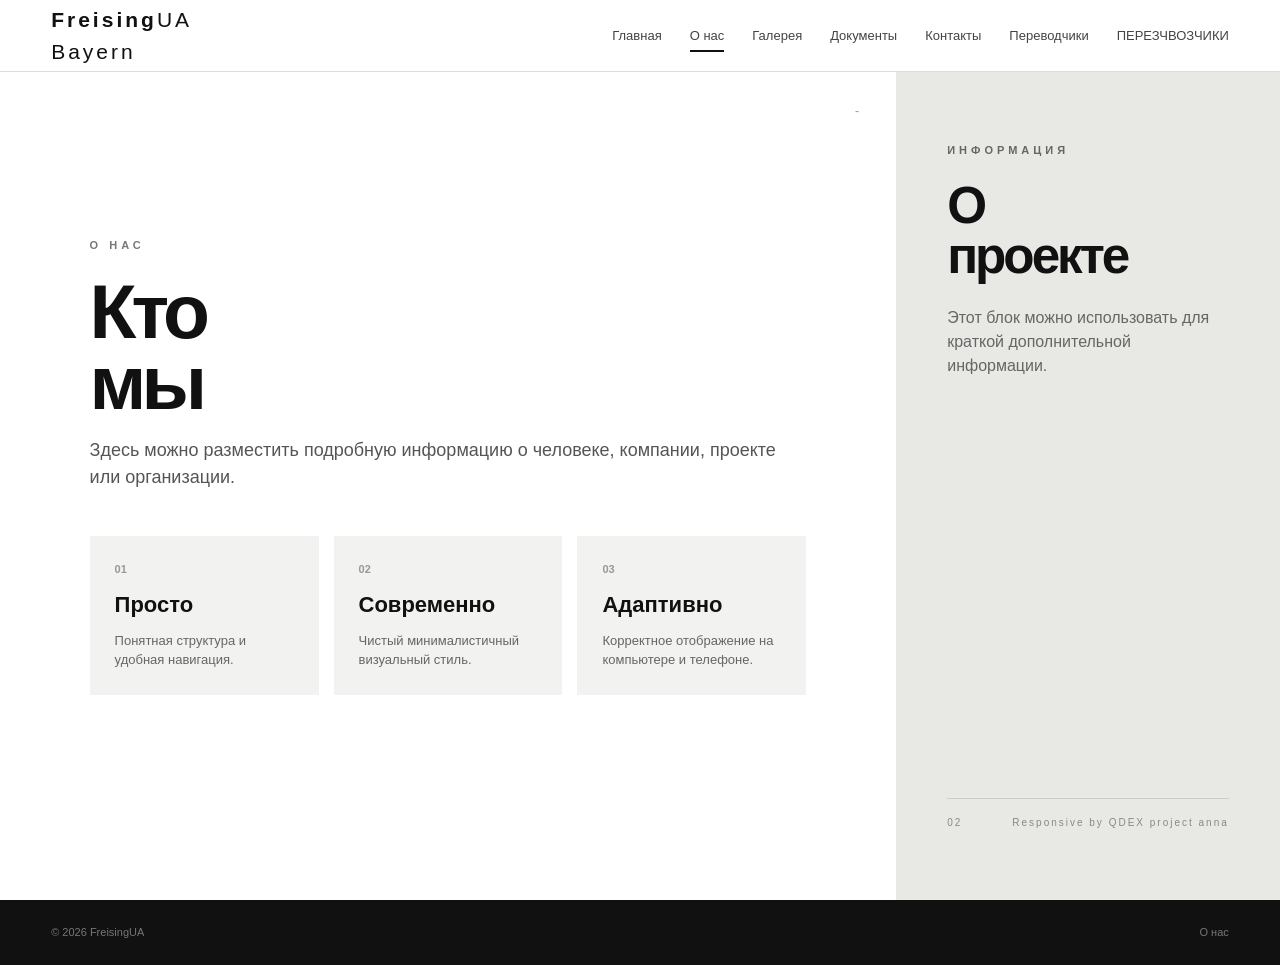
==== about.html @ 657581d1 "Add files via upload" ====
<head>
  <meta charset="UTF-8">
  <meta name="viewport" content="width=device-width, initial-scale=1.0">
  <meta name="description" content="Узнайте больше о проекте FreisingUA, наших целях и о том, как мы помогаем интеграции.">
  <title>О нас — FreisingUA</title>

  <!-- ============================= -->
  <!-- OPEN GRAPH — ПРЕДПРОСМОТР В WHATSAPP -->
  <!-- ============================= -->
  <meta property="og:title" content="О нас — FreisingUA">
  <meta property="og:description" content="Узнайте больше о проекте FreisingUA, наших целях и о том, как мы помогаем интеграции.">
  <meta property="og:type" content="website">
  <meta property="og:url" content="https://freisingua.com">
  <meta property="og:site_name" content="Freising UA">
  <meta property="og:locale" content="ru_RU">
  <meta property="og:image" content="https://freisingua.com">
  <meta property="og:image:secure_url" content="https://freisingua.com">
  <meta property="og:image:type" content="image/jpeg">
  <meta property="og:image:width" content="1200">
  <meta property="og:image:height" content="630">

  <!-- ============================= -->
  <!-- СТИЛИ, ИКОНКА И ИСПРАВЛЕННАЯ АНАЛИТИКА -->
  <!-- ============================= -->
  <link rel="stylesheet" href="style.css">
  <link rel="icon" href="/favicon.ico" type="image/x-icon">

  <!-- Исправленный тег Google Analytics -->
  <script async src="https://googletagmanager.com"></script>
  <script>
    window.dataLayer = window.dataLayer || [];
    function gtag(){dataLayer.push(arguments);}
    gtag('js', new Date());
    gtag('config', 'G-LP3S832QSP');
  </script>

  <!-- Правильный канонический URL для страницы О Нас -->
  <link rel="canonical" href="https://www.freisingua.com/about.html" />

</head>


<body>

<header class="header">
  <a class="logo" href="index.html">Freising<span>UA</span> <br>
   <span class="logo-subtext"> Bayern</span>
  </a> 
  
  
  
  <button class="menu-toggle" aria-label="Открыть меню" aria-expanded="false">☰</button>
  <nav class="menu">
    <a href="index.html" target="_blank">Главная</a>
	<a class="active" href="about.html" target="_blank">О нас</a>
    <a href="gallery.html" target="_blank">Галерея</a>
	<a href="documents.html" target="_blank">Документы</a>
    
	<a href="contacts.html" target="_blank">Контакты</a>
	<a href="TRANSLATORS.html" target="_blank">Переводчики</a>
	<a href="transportation.html" target="_blank">ПЕРЕЗЧВОЗЧИКИ</a>
  </nav>
</header>
<main class="layout">
  <section class="main-column page">
    <div class="number">-</div>
    <div class="content">
      <p class="eyebrow">О НАС</p><h1>Кто<br>мы</h1>
      <p class="lead">Здесь можно разместить подробную информацию о человеке, компании, проекте или организации.</p>
      <div class="cards">
        <article><b>01</b><h3>Просто</h3><p>Понятная структура и удобная навигация.</p></article>
        <article><b>02</b><h3>Современно</h3><p>Чистый минималистичный визуальный стиль.</p></article>
        <article><b>03</b><h3>Адаптивно</h3><p>Корректное отображение на компьютере и телефоне.</p></article>
      </div>
    </div>
  </section>
  <aside class="side-column"><div><p class="eyebrow">ИНФОРМАЦИЯ</p><h2>О<br>проекте</h2>
  <p>Этот блок можно использовать для краткой дополнительной информации.</p>
  </div><div class="side-bottom"><span>02</span><span>Responsive by QDEX project anna</span></div></aside>
</main>
<footer><span>© <span id="year"></span> FreisingUA</span><span>О нас</span></footer>
<script src="script.js"></script>
</body>
</html>
---- style.css ----
/* =========================================================
   FREISING UA — STYLE.CSS
   ========================================================= */


/* =========================================================
   ANNA PHOTO
   ========================================================= */

.anna-photo img {
    max-width: 100%;
    height: auto;
    display: block;
    margin: 0 auto;
}


/* =========================================================
   RESET
   ========================================================= */

* {
    margin: 0;
    padding: 0;
    box-sizing: border-box;
}

html {
    scroll-behavior: smooth;
}

body {
    font-family: Arial, Helvetica, sans-serif;
    background: #f4f4f2;
    color: #111;
    line-height: 1.5;
}

a {
    color: inherit;
    text-decoration: none;
}


/* =========================================================
   HEADER
   ========================================================= */

.header {
    position: fixed;
    top: 0;
    left: 0;

    width: 100%;
    height: 72px;

    padding: 0 4%;

    display: flex;
    align-items: center;
    justify-content: space-between;

    background: rgba(255,255,255,.94);

    backdrop-filter: blur(14px);

    border-bottom: 1px solid #ddd;

    z-index: 1000;
}


/* =========================================================
   LOGO
   ========================================================= */

.logo {
    font-size: 21px;
    font-weight: 800;
    letter-spacing: 3px;
}

.logo span {
    font-weight: 400;
}


/* =========================================================
   MAIN MENU
   ========================================================= */

.menu {
    display: flex;
    gap: 28px;
    align-items: center;
}


/* Обычные пункты меню */

.menu > a {
    font-size: 13px;
    color: #444;

    position: relative;

    white-space: nowrap;
}


/* Подчёркивание ТОЛЬКО обычных пунктов.
   Раньше здесь было .menu a:after,
   из-за этого стили попадали и в подменю. */

.menu > a:after {
    content: "";

    position: absolute;

    left: 0;
    bottom: -7px;

    width: 0;
    height: 2px;

    background: #111;

    transition: .25s;
}

.menu > a:hover:after,
.menu > a.active:after {
    width: 100%;
}


/* =========================================================
   MOBILE MENU BUTTON
   ========================================================= */

.menu-toggle {
    display: none;

    border: 0;

    background: none;

    font-size: 27px;

    cursor: pointer;
}


/* =========================================================
   DROPDOWN — ДОКУМЕНТЫ
   ========================================================= */

.menu-item.dropdown {
    position: relative;

    display: flex;
    align-items: center;
}


/* Кнопка Документы.
   Делаем её визуально такой же, как остальные пункты. */

.menu .dropdown-btn {
    appearance: none;
    -webkit-appearance: none;

    border: 0;
    outline: 0;

    background: transparent;

    color: #444;

    font-family: Arial, Helvetica, sans-serif;

    font-size: 13px;

    font-weight: 400;

    line-height: 1.5;

    padding: 0;

    margin: 0;

    cursor: pointer;

    white-space: nowrap;
}


/* Наведение */

.menu .dropdown-btn:hover {
    background: transparent;

    color: #111;
}


/* Нажатие / фокус */

.menu .dropdown-btn:focus,
.menu .dropdown-btn:active {
    background: transparent;

    outline: none;

    box-shadow: none;
}


/* Стрелочка */

.dropdown-btn span {
    display: inline-block;

    margin-left: 4px;

    font-size: 11px;

    transition: transform .25s ease;
}


/* =====================================================================++++++++++++++++++++++++++++++++++++++++++++++++++++++++++++++++++++++++++++++++++++++++++++++++
   SUBMENU
   ========================================================= */

.menu .submenu {
    position: absolute;

    top: calc(100% + 12px);

    right: 0;
    left: auto;

    min-width: 220px;

    padding: 8px 0;

    background: #fff;

    border: 1px solid #ddd;

    border-radius: 6px;

    box-shadow: 0 10px 30px rgba(0,0,0,.15);

    z-index: 99999;

    opacity: 0;

    visibility: hidden;

    transform: translateY(-8px);

    transition:
        opacity .25s ease,
        transform .25s ease,
        visibility .25s ease;
}


/* Пункты подменю */

.menu .submenu a {
    display: block;

    position: relative;

    padding: 11px 18px;

    margin: 0;

    color: #333;

    background: transparent;

    text-decoration: none;

    font-size: 13px;

    white-space: nowrap;

    transition:
        background .2s ease,
        padding-left .2s ease;
}


/* Очень важно:
   убираем старое подчёркивание у ссылок подменю */

.menu .submenu a:after {
    display: none !important;

    content: none !important;
}


/* Наведение на подменю */

.menu .submenu a:hover {
    background: #f1f1f1;

    padding-left: 24px;

    color: #111;
}


/* =========================================================
   ОТКРЫТИЕ ПОДМЕНЮ
   ========================================================= */


/* При наведении мышкой */

.menu .dropdown:hover .submenu {
    opacity: 1;

    visibility: visible;

    transform: translateY(0);
}


/* При нажатии */

.menu .dropdown.open .submenu {
    opacity: 1;

    visibility: visible;

    transform: translateY(0);
}


/* Поворачиваем стрелку */

.menu .dropdown:hover .dropdown-btn span,
.menu .dropdown.open .dropdown-btn span {
    transform: rotate(180deg);
}


/* =========================================================
   УБИРАЕМ ЛИШНИЕ ТОЧКИ
   ========================================================= */

.menu .dropdown::before,
.menu .dropdown::after,
.menu .dropdown-btn::before,
.menu .dropdown-btn::after,
.menu .submenu::before,
.menu .submenu::after {
    content: none !important;

    display: none !important;
}


/* =========================================================.===++++++++++++++++++++++++++++++++++++++++++++++++++++++++++++++++++++++++++++++++++++++
   MAIN LAYOUT
   ========================================================= */

.layout {
    display: flex;

    min-height: 100vh;

    padding-top: 72px;
}


.main-column {
    width: 70%;
    min-height: calc(100vh - 72px);
    
    /* БЫЛО: padding: 70px 7%; */
    padding: 25px 7% 70px 7%; /* Уменьшили верхний отступ с 70px до 25px */
    
    position: relative;
    display: flex;
    align-items: center;
    background: #fff;
}


.side-column {
    width: 30%;

    min-height: calc(100vh - 72px);

    padding: 70px 4%;

    background: #e8e8e5;

    display: flex;

    flex-direction: column;

    justify-content: space-between;

    position: relative;
}


.content {
    width: 100%;

    max-width: 900px;

    margin: auto;
}


.number {
    position: absolute;

    top: 30px;
    right: 35px;

    font-size: 12px;

    color: #999;

    letter-spacing: 2px;
}


/* =========================================================
   TEXT
   ========================================================= */

.eyebrow {
    font-size: 11px;

    font-weight: 700;

    letter-spacing: 4px;

    color: #777;

    margin-bottom: 22px;
}


/* Также уберем лишний разгон у самого заголовка */
h1 {
    font-size: clamp(48px,6vw,90px);
    line-height: .92;
    letter-spacing: -5px;
    
    /* БЫЛО: margin-bottom: 30px; */
    margin-top: 0;           /* Обнуляем отступ сверху, если он был */
    margin-bottom: 20px;     /* Немного поджали снизу */
}


h2 {
    font-size: clamp(35px,4vw,58px);

    line-height: .98;

    letter-spacing: -3px;

    margin-bottom: 25px;
}


h3 {
    font-size: 22px;

    margin: 10px 0;
}


.lead {
    font-size: 18px;

    color: #555;

    

    margin-bottom: 32px;
}


.side-column h2 {
    font-size: clamp(38px,4vw,62px);
}


.side-column p {
    color: #666;

    max-width: 300px;
}


.side-bottom {
    display: flex;

    justify-content: space-between;

    border-top: 1px solid #ccc;

    padding-top: 16px;

    font-size: 10px;

    letter-spacing: 2px;

    color: #888;
}


/* =========================================================
   BUTTON
   ========================================================= */

.button {
    display: inline-block;

     background:  #e8e9e4; /* Поменяйте этот код (например, #3498db для синего) */

    color: #111111;

    padding: 14px 25px;

    font-size: 13px;

    transition: .25s;

    margin-bottom: 30px;
}


.button:hover {
    background:  #e74c3c; 

    transform: translateY(-2px);
}


/* =========================================================
   CARDS
   ========================================================= */

.cards {
    display: grid;

    grid-template-columns: repeat(3,1fr);

    gap: 15px;

    margin-top: 45px;
}


.cards article {
    background: #f2f2f0;

    padding: 25px;

    min-height: 150px;
}


.cards b {
    font-size: 11px;

    color: #999;
}


.cards p {
    font-size: 13px;

    color: #666;
}


/* =========================================================
   GALLERY
   ========================================================= */

.gallery {
    display: grid;

    grid-template-columns: repeat(2,1fr);

    gap: 15px;
}


.gallery figure {
    height: 230px;

    overflow: hidden;

    background: #ddd;
}


.gallery img {
    width: 100%;

    height: 100%;

    object-fit: cover;

    transition: .5s;
}


.gallery figure:hover img {
    transform: scale(1.06);
}


/* =========================================================
   DOCUMENTS
   ========================================================= */

.documents {
    display: grid;

    gap: 12px;

    max-width: 700px;
}


.document {
    display: grid;

    grid-template-columns: 55px 1fr auto;

    align-items: center;

    gap: 15px;

    padding: 20px;

    background: #f2f2f0;

    border: 1px solid #ddd;

    transition: .25s;
}


.document:hover {
    background: #e8e8e5;
}


.document span {
    font-size: 11px;

    color: #999;
}


.document strong {
    font-size: 15px;
}


.document small {
    color: #777;
}


/* =========================================================
   ANNA
   ========================================================= */

.anna-layout {
    display: grid;

    grid-template-columns: minmax(220px,350px) 1fr;

    gap: 45px;

    align-items: center;
}


.anna-photo {
    height: 430px;

    overflow: hidden;

    background: #ddd;
}


.anna-photo img {
    width: 100%;

    height: 100%;

    object-fit: cover;

    transition: scale .4s ease-in-out !important;

    scale: 1 !important;
}


.anna-photo:hover img {
    scale: 1.06 !important;
}


.anna-layout p {
    color: #666;

    margin-bottom: 20px;
}


/* =========================================================
   CONTACTS
   ========================================================= */

.contact-list {
    display: flex;

    flex-direction: column;

    gap: 15px;

    margin-bottom: 35px;

    font-size: 20px;
}


.contact-list a {
    width: max-content;

    border-bottom: 1px solid #aaa;

    padding-bottom: 5px;
}


/* =========================================================
   FOOTER
   ========================================================= */

footer {
    height: 65px;

    background: #111;

    color: #777;

    padding: 0 4%;

    display: flex;

    align-items: center;

    justify-content: space-between;

    font-size: 11px;
}


/* =========================================================
   VIDEO
   ========================================================= */

.video-responsive {
    width: 100%;

    max-width: 700px;

    margin: 30px auto;

    aspect-ratio: 16 / 9;

    box-sizing: border-box;
}


.video-responsive iframe {
    width: 100% !important;

    height: 100% !important;

    border: 0;

    display: block;
}


/* =========================================================
   AUTHOR BLOCK
   ========================================================= */

.author-block {
    display: flex;

    align-items: center;

    gap: 12px;

    margin-bottom: 25px;
}


.author-avatar {
    width: 38px;

    height: 38px;

    background-color: #25D366;

    color: #fff;

    border-radius: 50%;

    display: flex;

    align-items: center;

    justify-content: center;

    font-size: 16px;

    font-weight: bold;

    user-select: none;
}


.author-info {
    display: flex;

    flex-direction: column;

    line-height: 1.2;
}


.author-name {
    font-size: 14px;

    font-weight: 700;

    color: #111;
}


.author-date {
    font-size: 11px;

    color: #888;

    margin-top: 2px;
}


/* =========================================================
   MODAL
   ========================================================= */

.modal {
    display: none;

    position: fixed;

    z-index: 1000;

    left: 0;

    top: 0;

    width: 100%;

    height: 100%;

    background-color: rgba(0,0,0,.9);

    justify-content: center;

    align-items: center;
}


.modal.active {
    display: flex;
}


.modal-content {
    max-width: 90%;

    max-height: 90%;

    object-fit: contain;

    border-radius: 4px;
}


.modal-close {
    position: absolute;

    top: 20px;

    right: 35px;

    color: #fff;

    font-size: 40px;

    font-weight: bold;

    cursor: pointer;

    transition: .3s;
}


.modal-close:hover {
    color: #bbb;
}


/* =========================================================
   DESKTOP — ПРАВАЯ КОЛОНКА
   ========================================================= */

@media (min-width: 751px) {

    .layout {
        display: block;

        position: relative;
    }


    .main-column {
        width: 70% !important;
    }


    .side-column {
        position: fixed !important;

        top: 72px;

        right: 0;

        width: 30% !important;

        height: calc(100vh - 72px) !important;

        z-index: 900;
    }
}


/* =========================================================
   TABLET
   ========================================================= */

@media (max-width: 1000px) {

    .menu {
        gap: 16px;
    }


    .menu > a,
    .menu .dropdown-btn {
        font-size: 12px;
    }


    .main-column {
        padding: 60px 5%;
    }


    .side-column {
        padding: 60px 3%;
    }


    .cards {
        grid-template-columns: 1fr;
    }


    .anna-layout {
        grid-template-columns: 1fr;
    }


    .anna-photo {
        height: 320px;
    }
}


/* =========================================================
   MOBILE
   ========================================================= */

@media (max-width: 750px) {

    .header {
        height: 65px;

        padding: 0 20px;
    }


    /* Кнопка ☰ */

    .menu-toggle {
        display: block;
    }


    /* Главное меню */

    .menu {
        display: none;

        position: absolute;

        top: 65px;

        left: 0;

        width: 100%;

        background: #fff;

        flex-direction: column;

        gap: 0;

        border-bottom: 1px solid #ddd;

        align-items: stretch;
    }


    .menu.open {
        display: flex;
    }


    /* Обычные пункты */

    .menu > a {
        width: 100%;

        padding: 16px 22px;

        border-bottom: 1px solid #eee;

        font-size: 14px;
    }


    .menu > a:after {
        display: none;
    }


    /* Документы */

    .menu-item.dropdown {
        width: 100%;

        display: block;
    }


    .menu .dropdown-btn {
        width: 100%;

        padding: 16px 22px !important;

        text-align: left;

        border-bottom: 1px solid #eee !important;

        font-size: 14px !important;
    }


    /* Подменю на телефоне */

    .menu .submenu {
        position: static;

        width: 100%;

        min-width: 0;

        padding: 0;

        background: #f5f5f3;

        border: none;

        border-radius: 0;

        box-shadow: none;

        transform: none;

        display: none;

        opacity: 1;

        visibility: visible;
    }


    /* Открытое подменю */

    .menu .dropdown.open .submenu {
        display: block;
    }


    .menu .submenu a {
        padding: 14px 38px !important;

        font-size: 13px;
    }


    .menu .submenu a:hover {
        padding-left: 44px !important;
    }


    /* Layout */

    .layout {
        flex-direction: column;

        padding-top: 65px;
    }


    .main-column,
    .side-column {
        width: 100%;

        min-height: auto;
    }


    .main-column {
        padding: 90px 28px;
    }


    .side-column {
        padding: 60px 28px;

        gap: 60px;
    }


    .hero {
        min-height: 75vh;
    }


    .gallery {
        grid-template-columns: 1fr 1fr;
    }


    .gallery figure {
        height: 180px;
    }


    .document {
        grid-template-columns: 45px 1fr;
    }


    .document small {
        display: none;
    }


    .anna-layout {
        display: flex !important;

        flex-direction: column !important;

        gap: 20px !important;

        width: 100% !important;
    }


    .anna-photo {
        width: 100% !important;

        max-width: 100% !important;

        height: auto !important;

        overflow: visible !important;
    }


    .anna-photo img {
        width: 100% !important;

        max-width: 100% !important;

        height: auto !important;

        object-fit: contain !important;
    }


    footer {
        height: auto;

        padding: 22px 28px;

        gap: 10px;

        flex-direction: column;

        align-items: flex-start;
    }
}


/* =========================================================
   SMALL PHONES
   ========================================================= */

@media (max-width: 420px) {

    h1 {
        font-size: 50px;

        letter-spacing: -3px;
    }


    .gallery {
        grid-template-columns: 1fr;
    }


    .gallery figure {
        height: 220px;
    }
}


/* =========================================================
   ИСПРАВЛЕНИЯ: ПОДМЕНЮ, ОТСТУПЫ И МОБИЛЬНАЯ ВЕРСИЯ
   ========================================================= */

/* 1. Полностью скрываем выпадающее подменю "Документы" */
.menu .submenu {
    display: none !important;
}
.menu .dropdown:hover .dropdown-btn span,
.menu .dropdown.open .dropdown-btn span {
    transform: none !important;
}


/* 2. Приподнимаем заголовок на компьютерах (уменьшаем верхний отступ) */
.main-column {
    padding-top: 30px !important; /* Было 70px, уменьшили до 30px */
}
h1 {
    margin-top: 0 !important;
}


/* 3. Мобильная адаптивность и исправление отступов на смартфонах */
@media screen and (max-width: 768px) {
    
    /* Перестраиваем колонки сайта друг под друга */
    body .layout {
        display: flex !important;
        flex-direction: column !important;
        padding-top: 72px !important;
    }
    
    /* Убираем гигантские отступы десктопа на мобильных экранах */
    body .main-column {
        width: 100% !important;
        min-height: auto !important;
        padding: 20px 5% !important; /* Минимальные аккуратные отступы для телефонов */
        display: block !important;
    }
    
    body .side-column {
        width: 100% !important;
        min-height: auto !important;
        padding: 30px 5% !important;
    }

    /* Уменьшаем огромный шрифт заголовка, чтобы он аккуратно встал на экран телефона */
    body h1 {
        font-size: 32px !important;
        line-height: 1.1 !important;
        letter-spacing: -1px !important;
        margin-top: 5px !important;
        margin-bottom: 15px !important;
    }
    
    body h2 {
        font-size: 26px !important;
        line-height: 1.1 !important;
        letter-spacing: -1px !important;
    }
}
.button {
    display: block;         /* ИЗМЕНЕНО: теперь кнопка ведет себя как блок, что позволяет центрировать её */
    width: 100%;           /* Растягивает кнопку на всю доступную ширину контента */
    max-width: 400px;      /* Ограничивает максимальную ширину (подберите цифру под дизайн) */
     margin: 0 auto 40px auto; /* Центрирует кнопку и делает отступ 40px снизу */
    box-sizing: border-box; /* Чтобы внутренние отступы не ломали указанную ширину */
    text-align: center;    /* Выравнивает текст строго по центру внутри самой кнопки */
    vertical-align: middle; 
} 
/* Выравниваем все блочные элементы (включая нашу кнопку) по центру внутри контента */
.content .button {
    display: block !important;
    margin-left: auto !important;
    margin-right: auto !important;
    margin-bottom: 40px !important; /* Наш отступ снизу */
}
/* Сетка для автоматического выравнивания карточек в ряд */
.cards-grid {
  display: grid;
  grid-template-columns: repeat(auto-fit, minmax(300px, 1-fraction));
  gap: 20px;
  padding: 20px;
}

/* Стили самой карточки __________________________________________________________________________*/
/* Настройка сетки: строго по 2 штуки в ряд */
.cards-grid {
  display: grid;
  grid-template-columns: repeat(2, 1fr); /* Ровно 2 колонки */
  gap: 20px;                             /* Расстояние между кнопками */
  padding: 20px;
  max-width: 1000px;                     /* Ограничение ширины, чтобы не растягивались на весь экран */
  margin: 0 auto;                        /* Центрирование всего блока на странице */
  box-sizing: border-box;
}

/* Настройка внешнего вида самой кнопки-карточки */
.info-card {
  display: flex;
  flex-direction: column;
  background-color: #f1f5f9;             /* Стильный светло-серый фон */
  border: 1px solid #e2e8f0;              /* Тонкая серая рамка */
  border-radius: 8px;                    /* Скругление углов */
  padding: 24px;
  text-decoration: none;                 /* Убираем подчеркивание текста */
  color: #000000;                        /* Черный цвет текста */
  transition: transform 0.2s ease, box-shadow 0.2s ease;
  min-height: 140px;                     /* Минимальная высота карточки */
  justify-content: space-between;
  
}

/* Эффект при наведении мышки */
/* Здесь подчеркивание убираем, оставляем только подъем карточки */
.info-card:hover {
  transform: translateY(-3px);
  box-shadow: 0 10px 20px rgba(0, 0, 0, 0.5);
  
}



/* Настройка иконки */
.card-icon {
  font-size: 32px;                       /* Размер временных эмодзи-иконок */
  margin-bottom: 15px;
  color: #64748b;                        /* Цвет иконки */
}

/* Настройка текста */
.card-title {
  font-family: system-ui, -apple-system, sans-serif;
  font-size: 16px;
  font-weight: 700;                      /* Жирный шрифт */
  line-height: 1.4;
}

/* Адаптивность: на мобилках (экраны меньше 768px) кнопки встанут по одной в ряд */
@media (max-width: 768px) {
  .cards-grid {
    grid-template-columns: 1fr;
    gap: 15px;
  }
}
/* Эффект: когда мышка наводится на ВСЮ карточку, подчеркивается ТОЛЬКО надпись */
.info-card:hover .card-title {
  text-decoration: underline;
  text-decoration-thickness: 1px;      /* Красивая тонкая линия */
  text-underline-offset: 4px;          /* Аккуратный отступ от букв вниз */
}
/* При наведении текст становится красным и подчеркивается */
.info-card:hover .card-title {
  color: #000000;                     /* ЧЕРНЫЙ ТЕКСТ */
  text-decoration: underline;
  text-decoration-color: #dc2626;      /* Красный цвет линии подчеркивания */
  text-decoration-thickness: 1px;
  text-underline-offset: 4px;
}
/* Выстраиваем карточку и текстовый блок автора в один ряд */
.row-container {
  display: flex;
  align-items: center;    /* Центрируем текст по вертикали относительно карточки */
  gap: 25px;              /* Расстояние между карточкой и текстом */
  margin-top: 20px;
  margin-bottom: 25px;
}

/* Контейнер для текста и аватарки */
.side-content-block {
  display: flex;
  flex-direction: column;
  justify-content: center;
}

/* На мобильных экранах (меньше 768px) перестраиваем обратно в один столбец */
@media (max-width: 768px) {
  .row-container {
    flex-direction: column;
    align-items: flex-start;
    gap: 15px;
	margin-bottom: 100px;
  }
  .row-container .cards-grid {
    max-width: 100% !important; /* На смартфонах карточка растянется на всю ширину */
  }
}
/* Контейнер для выстраивания строго в один ряд */
.card-and-text-row {
	
  display: flex;
  align-items: center;    /* Выравнивание по центру высоты */
  gap: 30px;              /* Расстояние между карточкой и текстом */
  margin: 25px 0;
  width: 100%;
}

/* Стили карточки, чтобы она не зависела от общей сетки */
.single-row-card {
  display: flex;
  flex-direction: column;
  justify-content: space-between;
  background-color: #f1f5f9;  /* Серый фон по умолчанию */
  border: 1px solid #cbd5e1;  /* Серая рамка */
  border-radius: 8px;
  padding: 24px;
  text-decoration: none;
  color: #000000;
  min-height: 140px;
  width: 100%;
  max-width: 320px;          /* Фиксированная ширина карточки */
  box-sizing: border-box;
  transition: transform 0.2s ease, box-shadow 0.2s ease, background-color 0.2s ease;
}

/* Эффекты при наведении на эту карточку */
.single-row-card:hover {
  transform: translateY(-3px);
  box-shadow: 0 10px 20px rgba(0, 0, 0, 0.1); /* Мягкая тень покороче */
  background-color: #ffffff;                 /* Становится белой при наведении */
}

/* Подчеркивание только надписи внутри карточки при наведении */
/* Подчеркивание только надписи внутри карточки при наведении */
.single-row-card:hover .card-title {
  text-decoration: underline;
  
  /* ↓ НАША ОБНОВЛЕННАЯ СТРОЧКА: задаем цвет линии ↓ */
  text-decoration-color: #dc2626;            /* Красивый сдержанный красный цвет линии */
  
  /* Если хотите вернуть ярко-красный, замените на: #ff0000 */
  /* Если хотите, чтобы сам текст тоже становился красным, раскомментируйте строчку ниже: */
  /* color: #dc2626; */

  text-decoration-thickness: 1px;            /* Тонкая линия */
  text-underline-offset: 4px;                /* Аккуратный отступ вниз от букв */
}


/* Правый блок с текстом и автором */
.card-side-info {
  display: flex;
  flex-direction: column;
  gap: 8px;                  /* Расстояние между аватаркой и текстом "Врачи Фрайзинга..." */
}

/* Сброс лишних отступов у параграфа, чтобы текст стоял аккуратно */
.card-side-info .lead {
  margin: 0;
  padding: 0;
}

/* Адаптивность для мобильных телефонов */
@media (max-width: 768px) {
  .card-and-text-row {
    flex-direction: column;  /* На телефонах превращается в колонку */
    align-items: flex-start;
    gap: 15px;
	  /* ↓ ИЗМЕНЕННАЯ СТРОЧКА: разворачивает элементы на мобилках в обратном порядке (сначала текст, потом карта) ↓ */
    flex-direction: column-reverse; 
  }
  .single-row-card {
    max-width: 100%;         /* На телефонах карточка займет всю ширину */
  }
}
/* =========================================================
   ИДЕАЛЬНОЕ ВЫРАВНИВАНИЕ КАРТОЧЕК НА ВСЕХ ДИСПЛЕЯХ (ЦВЕТ ИСПРАВЛЕН)
   ========================================================= */

/* 1. На экранах компьютеров и ноутбуков выстраиваем сетку */
@media (min-width: 769px) {
    .hero .content {
        display: grid !important;
        grid-template-columns: 1fr; 
        gap: 2px; 
    }

    .card-and-text-row {
        display: grid !important;
        grid-template-columns: 240px 1fr; /* Одинаковая ширина для всех левых карточек */
        align-items: stretch !important; /* Растягивает карточку до высоты правого текста */
        margin-bottom: 25px;
    }
}

/* 2. Стили для самой карточки с сохранением оригинального серого цвета */
.single-row-card {
    display: flex !important;
    flex-direction: column !important;
    justify-content: center !important; /* Центрируем контент по вертикали */
    align-items: center !important;     /* Центрируем контент по горизонтали */
    text-align: center;
    padding: 20px;
    
    /* ВОЗВРАЩАЕМ РОДНОЙ ЦВЕТ: легкий серо-голубой оттенок, как на скриншоте */
    background: #f0f4f8 !important;     
    
    border-radius: 8px;
    height: 100% !important;             /* Принудительно заполняет всю высоту */
    box-sizing: border-box;
}
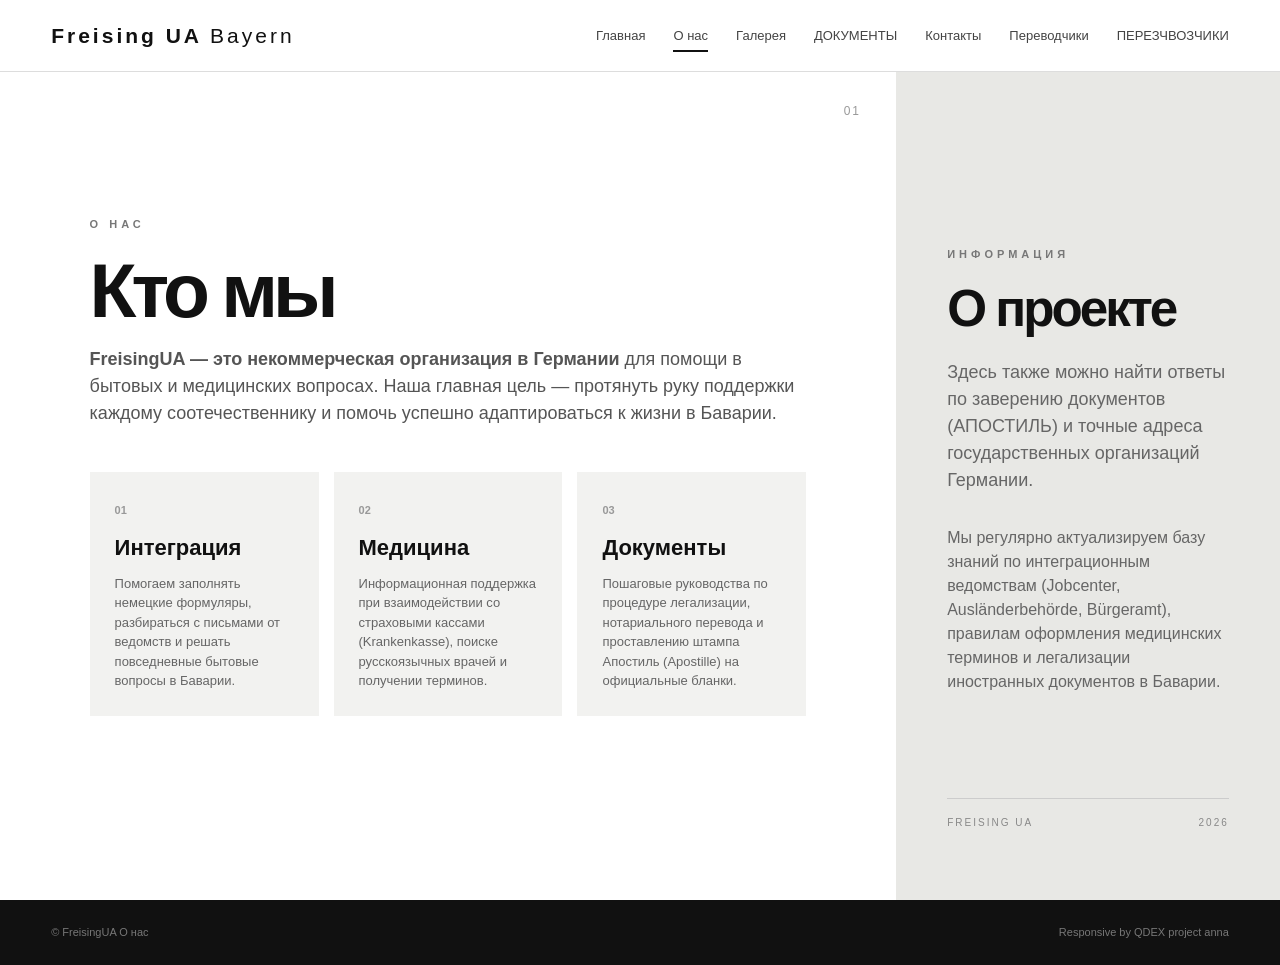
==== commit 866e7756: "Add files via upload" ====
--- a/about.html
+++ b/about.html
@@ -1,84 +1,134 @@
+<!DOCTYPE html>
+<html lang="ru">
 <head>
-  <meta charset="UTF-8">
-  <meta name="viewport" content="width=device-width, initial-scale=1.0">
-  <meta name="description" content="Узнайте больше о проекте FreisingUA, наших целях и о том, как мы помогаем интеграции.">
-  <title>О нас — FreisingUA</title>
+    <meta charset="UTF-8">
+    <meta name="viewport" content="width=device-width, initial-scale=1.0">
+    
+    <!-- Ваше семантическое ядро в мета-тегах страницы -->
+    <title>О нас — FreisingUA | Некоммерческая организация помощи в Германии (Бавария)</title>
+    <meta name="description" content="Узнайте больше о проекте FreisingUA. Мы — некоммерческая организация в Баварии, помогающая в бытовых, медицинских вопросах, оформлении апостиля и поиске госорганов Германии.">
 
-  <!-- ============================= -->
-  <!-- OPEN GRAPH — ПРЕДПРОСМОТР В WHATSAPP -->
-  <!-- ============================= -->
-  <meta property="og:title" content="О нас — FreisingUA">
-  <meta property="og:description" content="Узнайте больше о проекте FreisingUA, наших целях и о том, как мы помогаем интеграции.">
-  <meta property="og:type" content="website">
-  <meta property="og:url" content="https://freisingua.com">
-  <meta property="og:site_name" content="Freising UA">
-  <meta property="og:locale" content="ru_RU">
-  <meta property="og:image" content="https://freisingua.com">
-  <meta property="og:image:secure_url" content="https://freisingua.com">
-  <meta property="og:image:type" content="image/jpeg">
-  <meta property="og:image:width" content="1200">
-  <meta property="og:image:height" content="630">
+    <!-- Точный канонический тег вашей страницы -->
+    <link rel="canonical" href="https://freisingua.com" />
 
-  <!-- ============================= -->
-  <!-- СТИЛИ, ИКОНКА И ИСПРАВЛЕННАЯ АНАЛИТИКА -->
-  <!-- ============================= -->
-  <link rel="stylesheet" href="style.css">
-  <link rel="icon" href="/favicon.ico" type="image/x-icon">
+    <!-- Настройка красивого превью (Open Graph) в Telegram / WhatsApp -->
+    <meta property="og:locale" content="ru_RU">
+    <meta property="og:type" content="website">
+    <meta property="og:title" content="О нас — FreisingUA | Помощь мигрантам в Германии">
+    <meta property="og:description" content="Помощь в бытовых и медицинских вопросах в Баварии. Ответы по заверению документов, апостилю и адреса госорганов Германии.">
+    <meta property="og:url" content="https://freisingua.com"> 
+    <meta property="og:site_name" content="FreisingUA">
+    <meta property="og:image" content="https://freisingua.com">
 
-  <!-- Исправленный тег Google Analytics -->
-  <script async src="https://googletagmanager.com"></script>
-  <script>
-    window.dataLayer = window.dataLayer || [];
-    function gtag(){dataLayer.push(arguments);}
-    gtag('js', new Date());
-    gtag('config', 'G-LP3S832QSP');
-  </script>
+    <!-- Подключение файла стилей, который вы прислали -->
+    <link rel="stylesheet" href="style.css">
 
-  <!-- Правильный канонический URL для страницы О Нас -->
-  <link rel="canonical" href="https://www.freisingua.com/about.html" />
+    <!-- Интегрированная Google Аналитика (GA4) -->
+    <script async src="https://googletagmanager.com"></script>
+    <script>
+      window.dataLayer = window.dataLayer || [];
+      function gtag(){dataLayer.push(arguments);}
+      gtag('js', new Date());
 
+      gtag('config', 'G-LP3S832QSP');
+    </script>
 </head>
-
-
 <body>
 
-<header class="header">
-  <a class="logo" href="index.html">Freising<span>UA</span> <br>
-   <span class="logo-subtext"> Bayern</span>
-  </a> 
-  
-  
-  
-  <button class="menu-toggle" aria-label="Открыть меню" aria-expanded="false">☰</button>
-  <nav class="menu">
-    <a href="index.html" target="_blank">Главная</a>
-	<a class="active" href="about.html" target="_blank">О нас</a>
-    <a href="gallery.html" target="_blank">Галерея</a>
-	<a href="documents.html" target="_blank">Документы</a>
-    
-	<a href="contacts.html" target="_blank">Контакты</a>
-	<a href="TRANSLATORS.html" target="_blank">Переводчики</a>
-	<a href="transportation.html" target="_blank">ПЕРЕЗЧВОЗЧИКИ</a>
-  </nav>
-</header>
-<main class="layout">
-  <section class="main-column page">
-    <div class="number">-</div>
-    <div class="content">
-      <p class="eyebrow">О НАС</p><h1>Кто<br>мы</h1>
-      <p class="lead">Здесь можно разместить подробную информацию о человеке, компании, проекте или организации.</p>
-      <div class="cards">
-        <article><b>01</b><h3>Просто</h3><p>Понятная структура и удобная навигация.</p></article>
-        <article><b>02</b><h3>Современно</h3><p>Чистый минималистичный визуальный стиль.</p></article>
-        <article><b>03</b><h3>Адаптивно</h3><p>Корректное отображение на компьютере и телефоне.</p></article>
-      </div>
+    <!-- Шапка сайта (HEADER) — Строго по классам из CSS -->
+    <div class="header">
+        <div class="logo">Freising UA <span>Bayern</span></div>
+        
+        <!-- Кнопка бургер-меню для мобильной версии -->
+        <button class="menu-toggle">☰</button>
+        
+        <!-- Главное навигационное меню -->
+        <div class="menu">
+            <a href="index.html">Главная</a>
+            <a href="about.html" class="active">О нас</a>
+            <a href="gallery.html">Галерея</a>
+            
+            <a href="documents.html" target="_blank">ДОКУМЕНТЫ</a>
+            
+            <a href="contacts.html">Контакты</a>
+            <a href="translators.html">Переводчики</a>
+            <a href="carriers.html">ПЕРЕЗЧВОЗЧИКИ</a>
+        </div>
     </div>
-  </section>
-  <aside class="side-column"><div><p class="eyebrow">ИНФОРМАЦИЯ</p><h2>О<br>проекте</h2>
-  <p>Этот блок можно использовать для краткой дополнительной информации.</p>
-  </div><div class="side-bottom"><span>02</span><span>Responsive by QDEX project anna</span></div></aside>
-</main>
-<footer><span>© <span id="year"></span> FreisingUA</span><span>О нас</span></footer>
+
+    <!-- Основной макет страницы (LAYOUT) — Две колонки из CSS -->
+    <div class="layout">
+        
+        <!-- Левая (Основная) колонка контента -->
+        <div class="main-column">
+            <!-- Счетчик/Номер страницы, если используется в шаблоне -->
+            <div class="number">01</div>
+            
+            <div class="content">
+                <div class="eyebrow">О НАС</div>
+                
+                <!-- H1: Главный высокочастотный запрос страницы -->
+                <h1>Кто мы</h1>
+                
+                <p class="lead">
+                    <strong>FreisingUA — это некоммерческая организация в Германии</strong> для помощи в бытовых и медицинских вопросах. 
+                    Наша главная цель — протянуть руку поддержки каждому соотечественнику и помочь успешно адаптироваться к жизни в Баварии.
+                </p>
+
+                <!-- Блок карточек преимуществ 01, 02, 03 по вашей сетке .cards -->
+                <div class="cards">
+    <article>
+        <b>01</b>
+        <h3>Интеграция</h3>
+        <p>Помогаем заполнять немецкие формуляры, разбираться с письмами от ведомств и решать повседневные бытовые вопросы в Баварии.</p>
+    </article>
+    <article>
+        <b>02</b>
+        <h3>Медицина</h3>
+        <p>Информационная поддержка при взаимодействии со страховыми кассами (Krankenkasse), поиске русскоязычных врачей и получении терминов.</p>
+    </article>
+    <article>
+        <b>03</b>
+        <h3>Документы</h3>
+        <p>Пошаговые руководства по процедуре легализации, нотариального перевода и проставлению штампа Апостиль (Apostille) на официальные бланки.</p>
+    </article>
+</div>
+
+            </div>
+        </div>
+
+        <!-- Правая (Боковая) колонка контента -->
+        <div class="side-column">
+            <div class="content">
+                <div class="eyebrow">ИНФОРМАЦИЯ</div>
+                
+                <!-- H2: Среднечастотный тематический запрос -->
+                <h2>О проекте</h2>
+                
+                <p class="lead">
+                    Здесь также можно найти ответы по заверению документов (АПОСТИЛЬ) и точные адреса государственных организаций Германии.
+                </p>
+                
+                <p>
+                    Мы регулярно актуализируем базу знаний по интеграционным ведомствам (Jobcenter, Ausländerbehörde, Bürgeramt), правилам оформления медицинских терминов и легализации иностранных документов в Баварии.
+                </p>
+            </div>
+
+            <!-- Блок нижней части боковой панели из CSS -->
+            <div class="side-bottom">
+                <span>FREISING UA</span>
+                <span>2026</span>
+            </div>
+        </div>
+
+    </div>
+
+    <!-- Подвал сайта (FOOTER) -->
+    <footer>
+        <div>&copy; FreisingUA О нас</div>
+        <div> Responsive by QDEX project anna</div>
+    </footer>
 <script src="script.js"></script>
+<script src="pwa-button.js?v=2"></script>
 </body>
-</html>+</html>
--- a/style.css
+++ b/style.css
@@ -1060,6 +1060,8 @@
         border-bottom: 1px solid #ddd;
 
         align-items: stretch;
+		        /* НАША ДОБАВЛЕННАЯ СТРОКА: поднимаем меню на самый верхний слой */
+        z-index: 99999 !important; 
     }
 
 
@@ -1285,14 +1287,7 @@
    ИСПРАВЛЕНИЯ: ПОДМЕНЮ, ОТСТУПЫ И МОБИЛЬНАЯ ВЕРСИЯ
    ========================================================= */
 
-/* 1. Полностью скрываем выпадающее подменю "Документы" */
-.menu .submenu {
-    display: none !important;
-}
-.menu .dropdown:hover .dropdown-btn span,
-.menu .dropdown.open .dropdown-btn span {
-    transform: none !important;
-}
+
 
 
 /* 2. Приподнимаем заголовок на компьютерах (уменьшаем верхний отступ) */
@@ -1583,3 +1578,35 @@
     height: 100% !important;             /* Принудительно заполняет всю высоту */
     box-sizing: border-box;
 }
+/* Выносим кнопку установки на самый верхний слой верстки */
+#install-btn {
+    position: relative !important;
+    z-index: 9999 !important;
+}
+#install-btn {
+    pointer-events: auto !important;
+}
+/* =========================================================
+   УПРАВЛЕНИЕ МЕНЮ ТОЛЬКО ЧЕРЕЗ КЛИК
+   ========================================================= */
+
+/* Отключаем старое появление меню при наведении мышки на ПК */
+.menu .dropdown:hover .submenu {
+    opacity: 0;
+    visibility: hidden;
+    transform: translateY(-8px);
+    display: none;
+}
+
+/* Показываем подменю ТОЛЬКО когда JS добавляет класс .open */
+.menu .dropdown.open .submenu {
+    display: block !important;
+    opacity: 1 !important;
+    visibility: visible !important;
+    transform: translateY(0) !important;
+}
+
+/* Поворачиваем стрелочку вверх только при открытом меню */
+.menu .dropdown.open .dropdown-btn span {
+    transform: rotate(180deg) !important;
+}
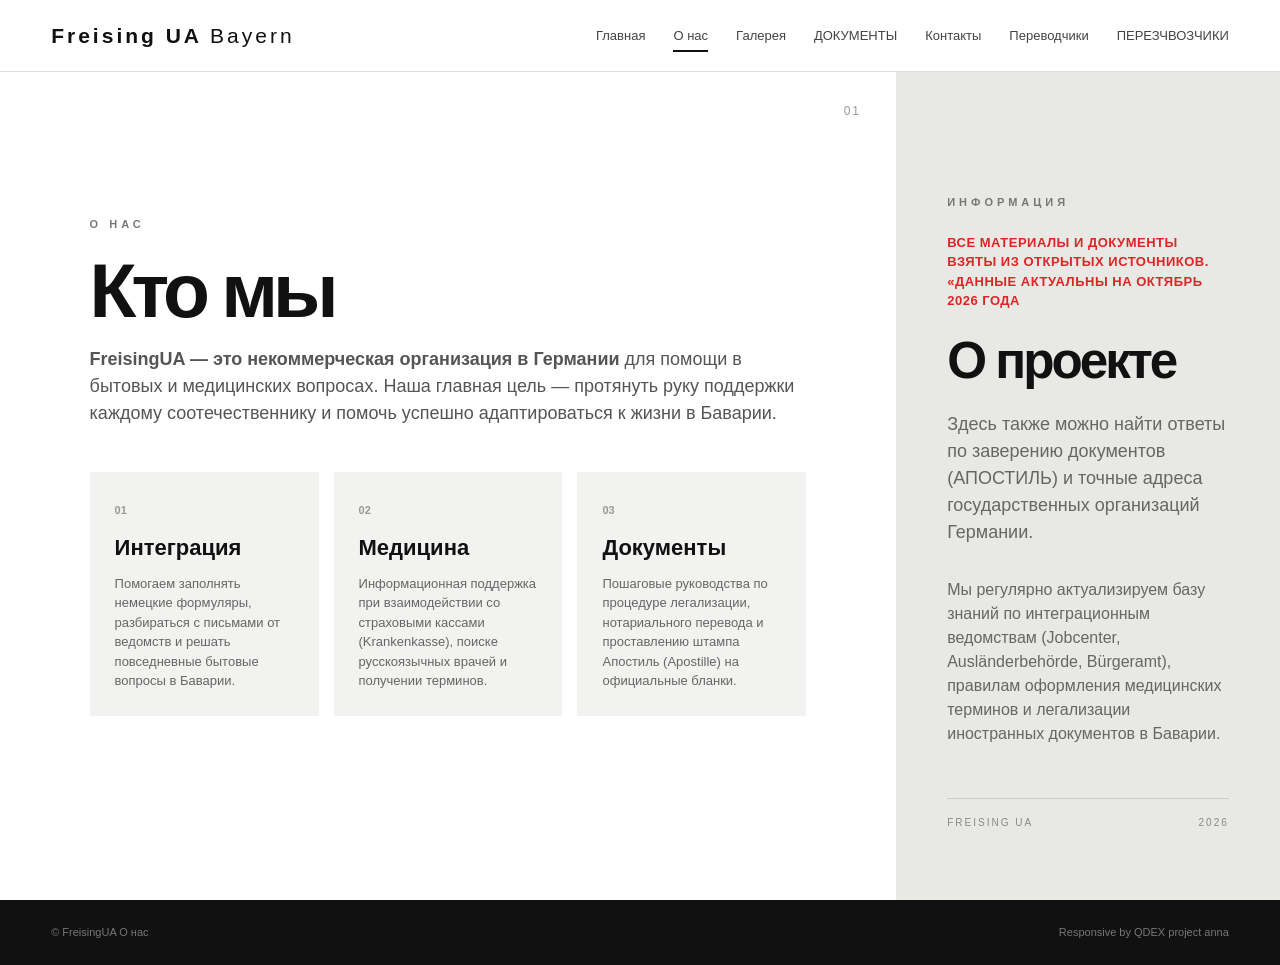
==== commit e9844793: "Add files via upload" ====
--- a/about.html
+++ b/about.html
@@ -18,7 +18,9 @@
     <meta property="og:description" content="Помощь в бытовых и медицинских вопросах в Баварии. Ответы по заверению документов, апостилю и адреса госорганов Германии.">
     <meta property="og:url" content="https://freisingua.com"> 
     <meta property="og:site_name" content="FreisingUA">
-    <meta property="og:image" content="https://freisingua.com">
+   <meta property="og:image" content="https://freisingua.com/preview1200630.png">
+	<meta property="og:image:width" content="1200" />
+	<meta property="og:image:height" content="630" />
 
     <!-- Подключение файла стилей, который вы прислали -->
     <link rel="stylesheet" href="style.css">
@@ -44,15 +46,15 @@
         
         <!-- Главное навигационное меню -->
         <div class="menu">
-            <a href="index.html">Главная</a>
-            <a href="about.html" class="active">О нас</a>
-            <a href="gallery.html">Галерея</a>
+            <a href="index.html" target="_blank">Главная</a>
+            <a href="about.html" class="active" target="_blank">О нас</a>
+            <a href="gallery.html" target="_blank">Галерея</a>
             
             <a href="documents.html" target="_blank">ДОКУМЕНТЫ</a>
             
-            <a href="contacts.html">Контакты</a>
-            <a href="translators.html">Переводчики</a>
-            <a href="carriers.html">ПЕРЕЗЧВОЗЧИКИ</a>
+            <a href="contacts.html" target="_blank">Контакты</a>
+            <a href="translators.html" target="_blank">Переводчики</a>
+            <a href="transportation.html" target="_blank">ПЕРЕЗЧВОЗЧИКИ</a>
         </div>
     </div>
 
@@ -99,9 +101,13 @@
 
         <!-- Правая (Боковая) колонка контента -->
         <div class="side-column">
-            <div class="content">
+            
+			<div class="content">
                 <div class="eyebrow">ИНФОРМАЦИЯ</div>
-                
+                 <p style="font-size: 13px; color: #dc2626; font-weight: bold; margin-bottom: 25px; text-transform: uppercase; letter-spacing: 0.5px;">
+                     ВСЕ МАТЕРИАЛЫ И ДОКУМЕНТЫ ВЗЯТЫ ИЗ ОТКРЫТЫХ ИСТОЧНИКОВ.<br>
+					«Данные актуальны на октябрь 2026 года
+                </p>
                 <!-- H2: Среднечастотный тематический запрос -->
                 <h2>О проекте</h2>
                 
